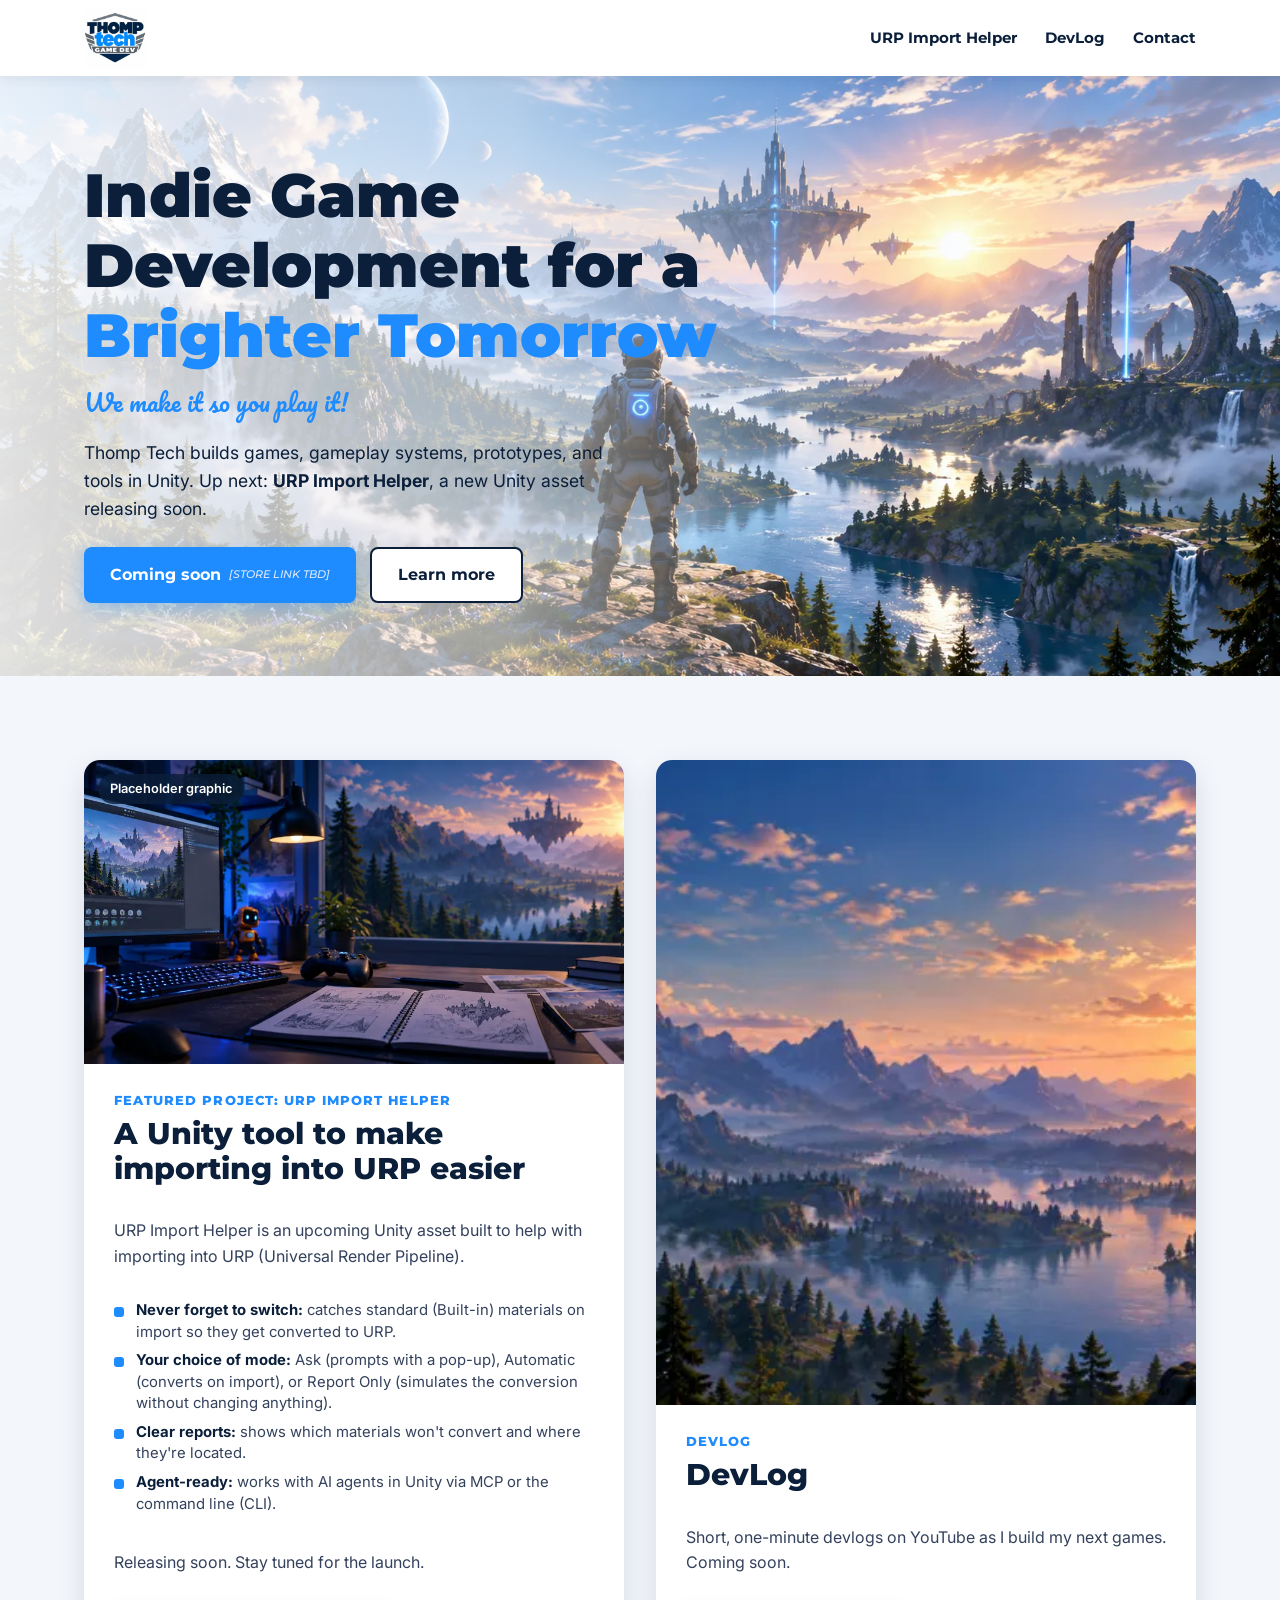
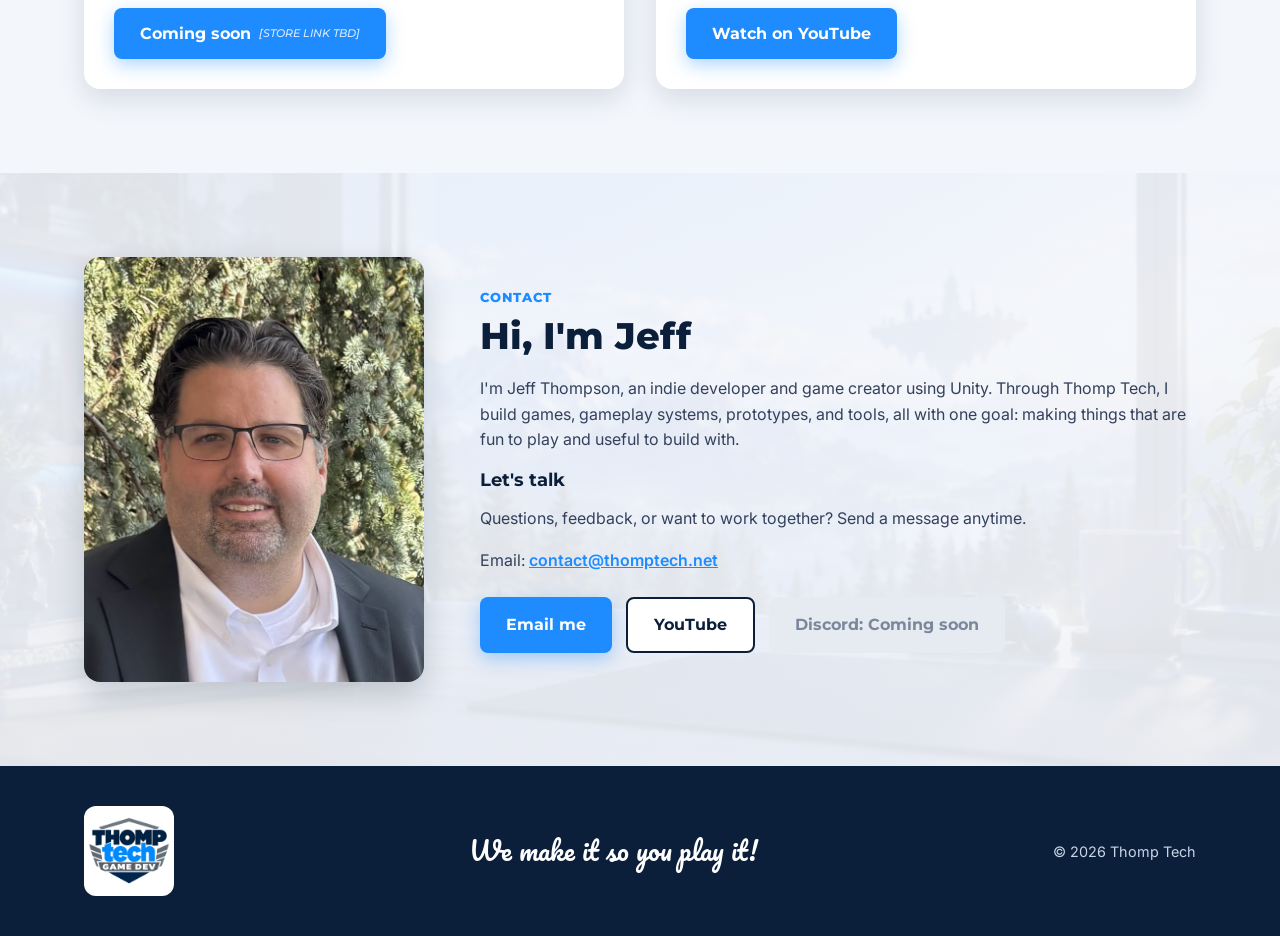
==== index.html @ 2ae3f192 "Launch Thomp Tech one-page site" ====
<!DOCTYPE html>
<html lang="en">
<head>
<meta charset="UTF-8"><meta name="viewport" content="width=device-width, initial-scale=1">
<title>Thomp Tech | Indie Game Development</title>
<meta name="description" content="Thomp Tech builds games, gameplay systems, prototypes, and tools in Unity. Up next: URP Import Helper.">
<link rel="icon" href="images/logo.webp">
<link rel="preconnect" href="https://fonts.googleapis.com"><link rel="preconnect" href="https://fonts.gstatic.com" crossorigin>
<link href="https://fonts.googleapis.com/css2?family=Montserrat:wght@600;700;800;900&family=Inter:wght@400;500;600&family=Pacifico&display=swap" rel="stylesheet">
<link rel="stylesheet" href="style.css">
</head>
<body>
<header class="site-header">
  <div class="wrap nav-row">
    <a href="#home" class="brand"><img src="images/logo.webp" alt="Thomp Tech Game Dev logo"></a>
    <nav><a href="#urp">URP Import Helper</a><a href="#devlog">DevLog</a><a href="#contact">Contact</a></nav>
  </div>
</header>

<section id="home" class="hero">
  <div class="wrap hero-inner">
    <h1>Indie Game Development for a <span>Brighter Tomorrow</span></h1>
    <p class="tagline">We make it so you play it!</p>
    <p class="lead">Thomp Tech builds games, gameplay systems, prototypes, and tools in Unity. Up next: <strong>URP Import Helper</strong>, a new Unity asset releasing soon.</p>
    <div class="btns">
      <a class="btn primary" href="#urp" title="Store link coming soon">Coming soon <span class="ph">[STORE LINK TBD]</span></a>
      <a class="btn outline" href="#devlog">Learn more</a>
    </div>
  </div>
</section>

<section class="section alt">
  <div class="wrap duo">
    <article id="urp" class="duo-card">
      <div class="duo-img"><img src="images/urp-placeholder.webp" alt="URP Import Helper placeholder graphic"><span class="badge">Placeholder graphic</span></div>
      <div class="duo-body">
        <p class="eyebrow">Featured Project: URP Import Helper</p>
        <h2>A Unity tool to make importing into URP easier</h2>
        <p>URP Import Helper is an upcoming Unity asset built to help with importing into URP (Universal Render Pipeline).</p>
        <ul class="features">
          <li><strong>Never forget to switch:</strong> catches standard (Built-in) materials on import so they get converted to URP.</li>
          <li><strong>Your choice of mode:</strong> Ask (prompts with a pop-up), Automatic (converts on import), or Report Only (simulates the conversion without changing anything).</li>
          <li><strong>Clear reports:</strong> shows which materials won't convert and where they're located.</li>
          <li><strong>Agent-ready:</strong> works with AI agents in Unity via MCP or the command line (CLI).</li>
        </ul>
        <p>Releasing soon. Stay tuned for the launch.</p>
        <div class="duo-btn"><a class="btn primary" href="#urp">Coming soon <span class="ph">[STORE LINK TBD]</span></a></div>
      </div>
    </article>
    <article id="devlog" class="duo-card">
      <div class="duo-img"><img src="images/panorama.webp" alt="Fantasy castle panorama"></div>
      <div class="duo-body">
        <p class="eyebrow">DevLog</p>
        <h2>DevLog</h2>
        <p>Short, one-minute devlogs on YouTube as I build my next games. Coming soon.</p>
        <div class="duo-btn"><a class="btn primary" href="https://www.youtube.com/@thomptechdotnet" target="_blank" rel="noopener">Watch on YouTube</a></div>
      </div>
    </article>
  </div>
</section>

<section id="contact" class="section contact">
  <div class="wrap about">
    <img class="headshot" src="images/jeff.jpg" alt="Jeff Thompson">
    <div>
      <p class="eyebrow">Contact</p>
      <h2>Hi, I'm Jeff</h2>
      <p>I'm Jeff Thompson, an indie developer and game creator using Unity. Through Thomp Tech, I build games, gameplay systems, prototypes, and tools, all with one goal: making things that are fun to play and useful to build with.</p>
      <h3>Let's talk</h3>
      <p>Questions, feedback, or want to work together? Send a message anytime.</p>
      <p class="email">Email: <a href="mailto:contact@thomptech.net">contact@thomptech.net</a></p>
      <div class="btns">
        <a class="btn primary" href="mailto:contact@thomptech.net">Email me</a>
        <a class="btn outline" href="https://www.youtube.com/@thomptechdotnet" target="_blank" rel="noopener">YouTube</a>
        <span class="btn disabled">Discord: Coming soon</span>
      </div>
    </div>
  </div>
</section>

<footer class="site-footer">
  <div class="wrap foot-row">
    <img src="images/logo-transparent.png" alt="Thomp Tech logo">
    <p class="script">We make it so you play it!</p>
    <p class="copy">&copy; 2026 Thomp Tech</p>
  </div>
</footer>
</body>
</html>
---- style.css ----
:root{--navy:#0B1F3A;--blue:#1E8BFF;--text:#33415c;--bg2:#f3f6fb}
*{box-sizing:border-box}html{scroll-behavior:smooth;scroll-padding-top:84px}
body{margin:0;font-family:Inter,system-ui,sans-serif;color:var(--text);line-height:1.6}
img{max-width:100%;display:block}
h1,h2,h3,.btn,nav a,.eyebrow{font-family:Montserrat,sans-serif}
h1,h2,h3{color:var(--navy);margin:.2em 0 .5em;line-height:1.15}
h2{font-size:clamp(1.6rem,3vw,2.3rem);font-weight:800}
h3{font-size:1.15rem;font-weight:700}
.wrap{max-width:1160px;margin:0 auto;padding:0 24px}
.site-header{position:sticky;top:0;z-index:10;background:#fff;box-shadow:0 2px 12px rgba(11,31,58,.08)}
.nav-row{display:flex;align-items:center;justify-content:space-between;height:76px}
.brand img{height:62px;width:auto}
nav{display:flex;gap:28px}
nav a{color:var(--navy);text-decoration:none;font-weight:700;font-size:.95rem}
nav a:hover{color:var(--blue)}
.hero{min-height:600px;display:flex;align-items:center;background:linear-gradient(90deg,rgba(255,255,255,.88) 0%,rgba(255,255,255,.6) 40%,rgba(255,255,255,0) 68%),url(images/hero.webp) center/cover}
.hero-inner{width:100%}
.hero h1{font-size:clamp(2.2rem,5vw,3.8rem);font-weight:900;max-width:640px;margin-bottom:.2em}
.hero h1 span{color:var(--blue)}
.tagline{font-family:Pacifico,cursive;color:var(--blue);font-size:1.5rem;margin:0 0 .6em}
.lead{max-width:520px;font-size:1.1rem;color:var(--navy)}
.btns{display:flex;gap:14px;flex-wrap:wrap;margin-top:24px}
.btn{display:inline-flex;align-items:center;gap:8px;padding:13px 26px;border-radius:8px;font-weight:700;text-decoration:none;font-size:1rem;transition:.2s}
.btn.primary{background:var(--blue);color:#fff;box-shadow:0 6px 18px rgba(30,139,255,.35)}
.btn.primary:hover{background:#0b74e5}
.btn.outline{background:#fff;color:var(--navy);border:2px solid var(--navy)}
.btn.outline:hover{border-color:var(--blue);color:var(--blue)}
.btn.disabled{background:#e6eaf1;color:#7b879b;cursor:default}
.btn .ph{font-size:.7rem;font-weight:500;opacity:.75}
.ph{font-style:italic;color:#8a96aa}
.ph-box{border:1px dashed #b8c3d6;border-radius:8px;padding:10px 18px;margin:16px 0;background:#fafcff}
.ph-box p,.ph-box ul{margin:.3em 0}
.section{padding:84px 0}.alt{background:var(--bg2)}
.eyebrow{color:var(--blue);font-weight:800;text-transform:uppercase;letter-spacing:.08em;font-size:.82rem;margin:0}
.center{text-align:center}
.featured{display:grid;grid-template-columns:1.1fr 1fr;gap:48px;align-items:center}
.feat-img{position:relative}
.feat-img img{border-radius:14px;box-shadow:0 12px 30px rgba(11,31,58,.18)}
.badge{position:absolute;top:14px;left:14px;background:rgba(11,31,58,.8);color:#fff;font-size:.8rem;padding:5px 12px;border-radius:20px;font-weight:600}
.cards{display:grid;grid-template-columns:repeat(3,1fr);gap:28px;margin-top:36px}
.card{background:#fff;border-radius:14px;overflow:hidden;box-shadow:0 8px 24px rgba(11,31,58,.1)}
.card img{aspect-ratio:16/10;object-fit:cover;width:100%}
.card-body{padding:20px 22px 24px}.card-body p{margin:0}
.past{text-align:center;margin-top:40px}.past p{margin:.3em 0}.muted{color:#8a96aa;font-style:italic}
.about{display:grid;grid-template-columns:340px 1fr;gap:56px;align-items:center}
.headshot{border-radius:16px;box-shadow:0 12px 30px rgba(11,31,58,.18);aspect-ratio:4/5;object-fit:cover;width:100%}
.contact{background:linear-gradient(rgba(243,246,251,.92),rgba(243,246,251,.92)),url(images/desk-window.webp) center/cover}
.contact-inner{max-width:720px}
.email a{color:var(--blue);font-weight:600}
.center-btns{justify-content:center}
.site-footer{background:var(--navy);color:#c9d4e6;padding:40px 0}
.foot-row{display:flex;align-items:center;justify-content:space-between;gap:24px;flex-wrap:wrap}
.foot-row img{height:90px;width:auto;background:#fff;border-radius:12px;padding:4px}
.script{font-family:Pacifico,cursive;color:#fff;font-size:1.6rem;margin:0}
.copy{margin:0;font-size:.9rem}
@media (max-width:900px){
 nav{gap:16px}nav a{font-size:.85rem}
 .featured,.about{grid-template-columns:1fr}
 .about .headshot{max-width:320px;margin:0 auto}
 .cards{grid-template-columns:1fr 1fr}
}
@media (max-width:640px){
 .nav-row{flex-direction:column;height:auto;padding:10px 16px;gap:6px}
 .brand img{height:48px}
 nav{flex-wrap:wrap;justify-content:center;gap:6px 14px}
 html{scroll-padding-top:120px}
 .hero{min-height:520px;background:linear-gradient(rgba(255,255,255,.82),rgba(255,255,255,.55)),url(images/hero.webp) 70% center/cover}
 .cards{grid-template-columns:1fr}
 .section{padding:60px 0}
 .foot-row{flex-direction:column;text-align:center}
}
.btn.primary .ph{color:#dbeaff;opacity:1}
.devlog .muted{font-size:1.15rem}@media(max-width:640px){.nav-row{flex-direction:column}}
.duo{display:grid;grid-template-columns:1fr 1fr;gap:32px;align-items:stretch}
.duo-card{background:#fff;border-radius:16px;overflow:hidden;box-shadow:0 10px 28px rgba(11,31,58,.12);display:flex;flex-direction:column}
.duo-img{position:relative}.duo-img img{width:100%;aspect-ratio:16/9;object-fit:cover}
.duo-body{padding:26px 30px 30px;display:flex;flex-direction:column;flex:1}
.duo-body h2{font-size:clamp(1.4rem,2.4vw,1.9rem)}
.duo-btn{margin-top:auto;padding-top:16px}
@media(max-width:800px){.duo{grid-template-columns:1fr}}
.features{list-style:none;padding:0;margin:8px 0 12px;font-size:.93rem}
.features li{position:relative;padding-left:22px;margin:7px 0;line-height:1.45}
.features li::before{content:"";position:absolute;left:0;top:.45em;width:10px;height:10px;border-radius:3px;background:var(--blue)}
.features strong{color:var(--navy)}
@media(min-width:801px){#devlog .duo-img{flex:1;min-height:0}#devlog .duo-img img{height:100%;aspect-ratio:auto}#devlog .duo-body{flex:0 0 auto}}
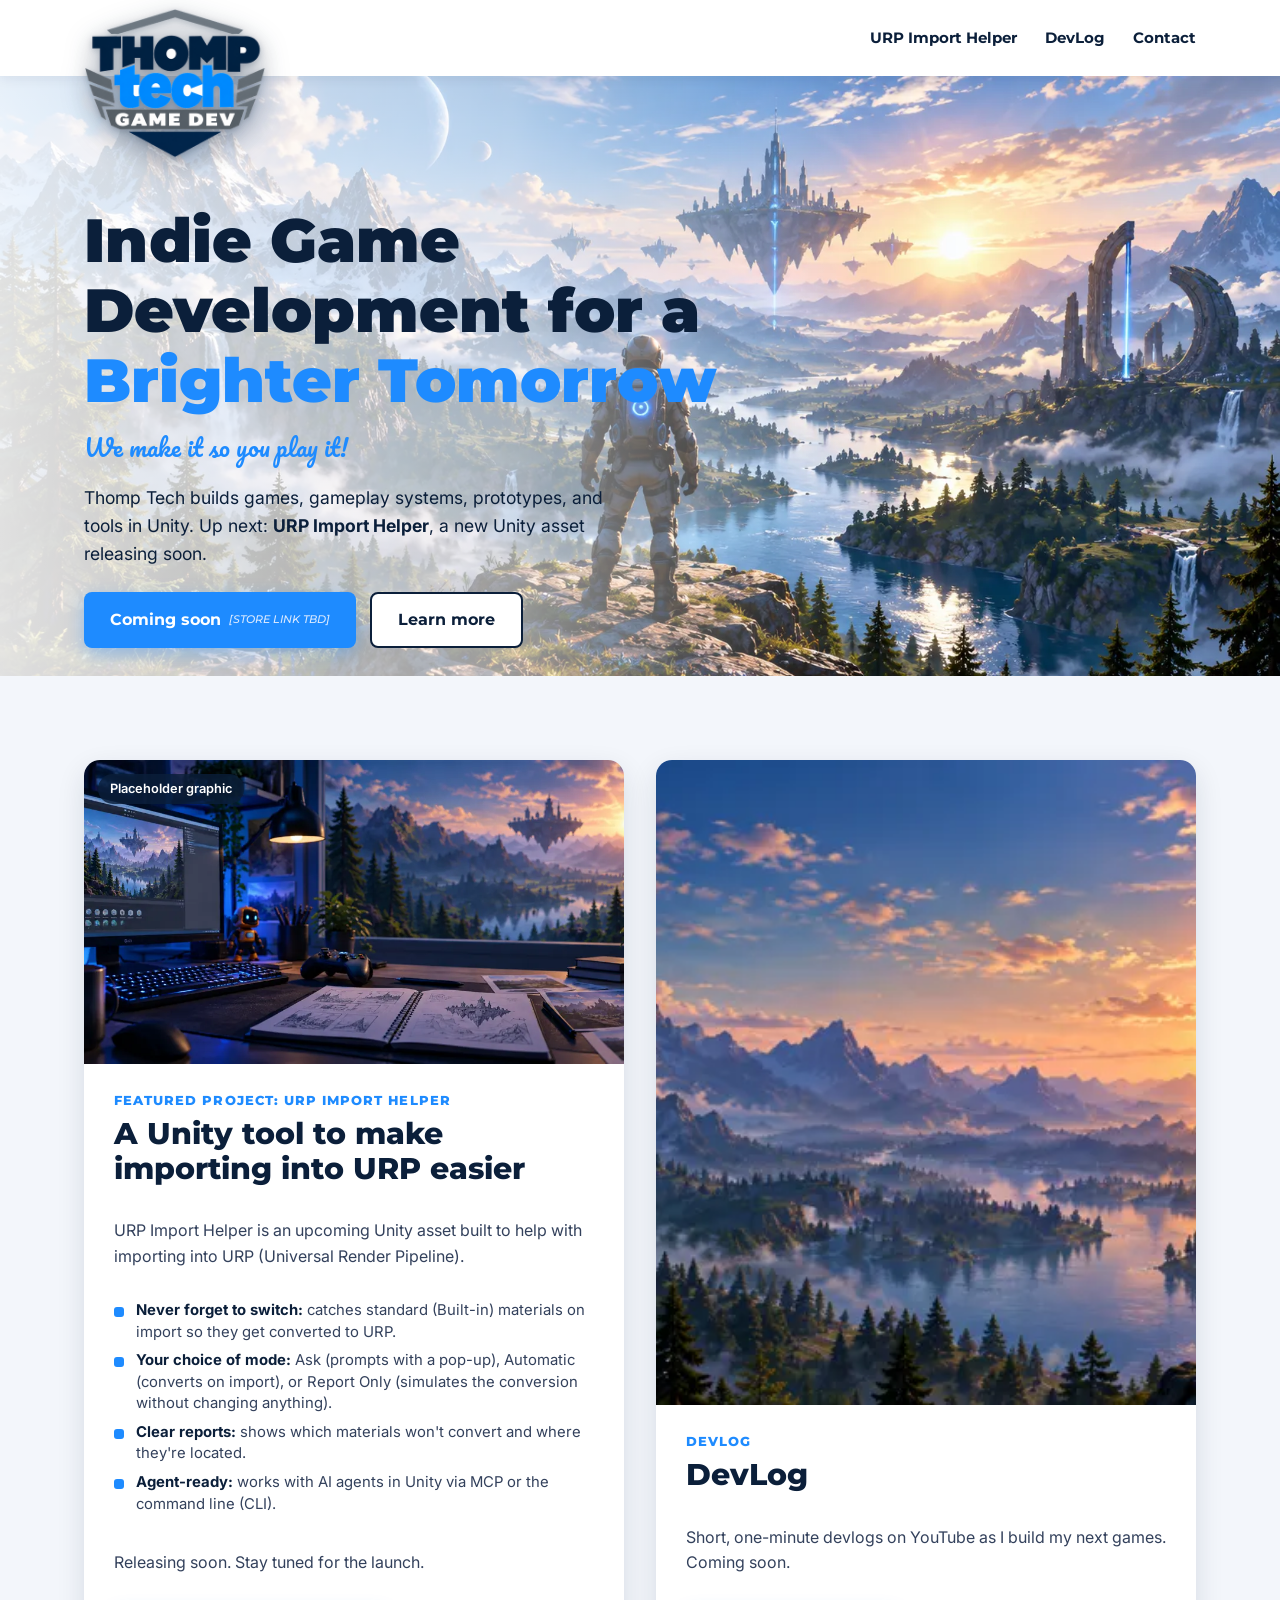
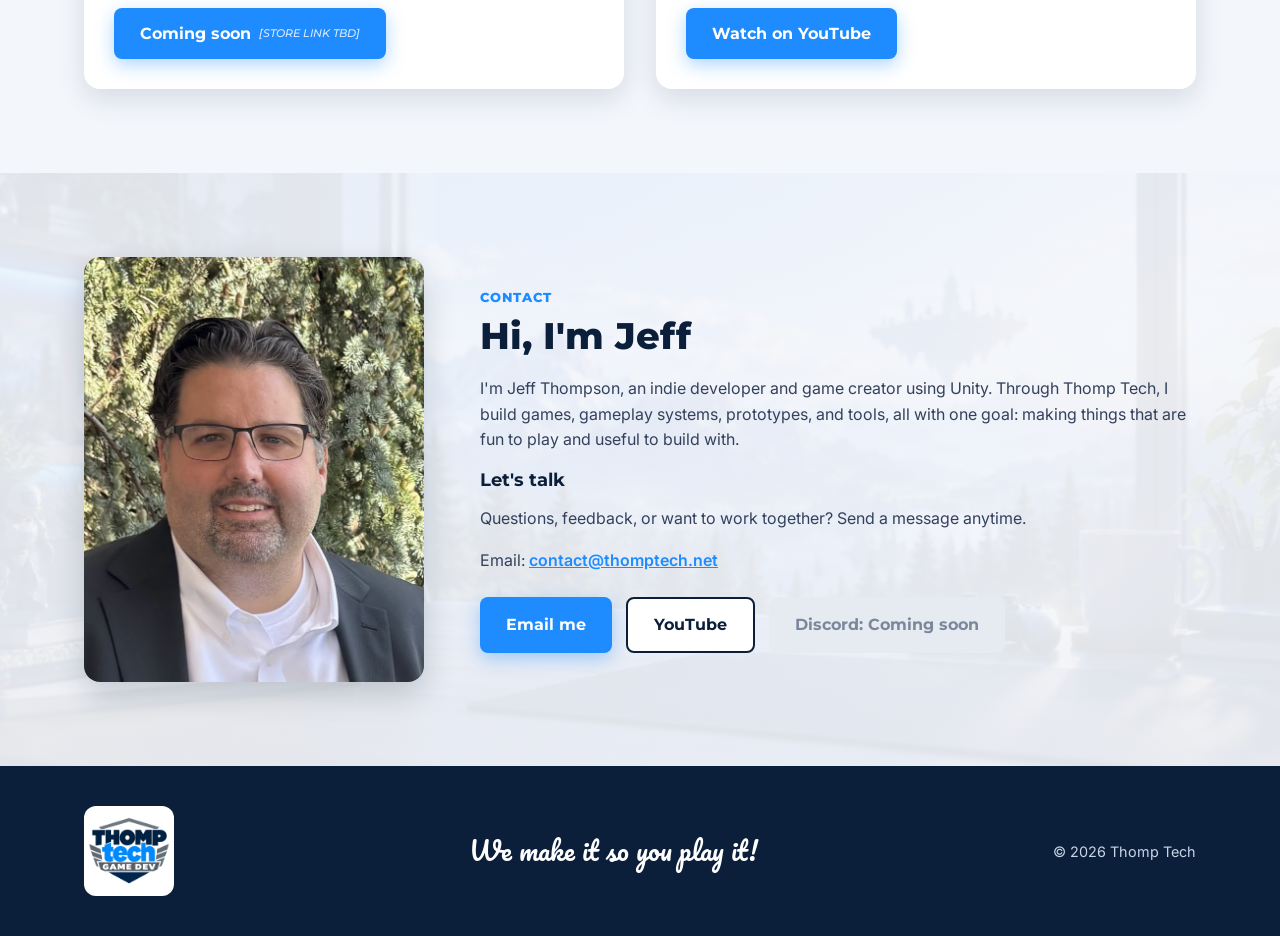
==== commit 4dbdcc07: "Bigger floating header logo with drop shadow, shrink on scroll" ====
--- a/index.html
+++ b/index.html
@@ -8,11 +8,14 @@
 <link rel="preconnect" href="https://fonts.googleapis.com"><link rel="preconnect" href="https://fonts.gstatic.com" crossorigin>
 <link href="https://fonts.googleapis.com/css2?family=Montserrat:wght@600;700;800;900&family=Inter:wght@400;500;600&family=Pacifico&display=swap" rel="stylesheet">
 <link rel="stylesheet" href="style.css">
+  <link rel="icon" href="favicon.ico" sizes="any">
+  <link rel="icon" type="image/png" href="favicon-32.png">
+  <link rel="apple-touch-icon" href="apple-touch-icon.png">
 </head>
 <body>
 <header class="site-header">
   <div class="wrap nav-row">
-    <a href="#home" class="brand"><img src="images/logo.webp" alt="Thomp Tech Game Dev logo"></a>
+    <a href="#home" class="brand"><img src="images/logo-float.png" alt="Thomp Tech Game Dev logo"></a>
     <nav><a href="#urp">URP Import Helper</a><a href="#devlog">DevLog</a><a href="#contact">Contact</a></nav>
   </div>
 </header>
@@ -85,5 +88,6 @@
     <p class="copy">&copy; 2026 Thomp Tech</p>
   </div>
 </footer>
+<script>(()=>{const h=document.querySelector(".site-header"),f=()=>h.classList.toggle("scrolled",scrollY>40);addEventListener("scroll",f,{passive:true});f()})();</script>
 </body>
 </html>
--- a/style.css
+++ b/style.css
@@ -83,3 +83,18 @@
 .features li::before{content:"";position:absolute;left:0;top:.45em;width:10px;height:10px;border-radius:3px;background:var(--blue)}
 .features strong{color:var(--navy)}
 @media(min-width:801px){#devlog .duo-img{flex:1;min-height:0}#devlog .duo-img img{height:100%;aspect-ratio:auto}#devlog .duo-body{flex:0 0 auto}}
+/* floating logo */
+.nav-row{position:relative;justify-content:flex-end}
+.brand{position:absolute;left:24px;top:8px;z-index:20;transition:transform .3s ease}
+.brand img{height:150px;width:auto;filter:drop-shadow(0 8px 14px rgba(11,31,58,.35)) drop-shadow(0 2px 3px rgba(11,31,58,.25));transition:height .3s ease}
+.site-header.scrolled .brand img{height:64px}
+.hero-inner{padding-top:90px}
+@media(max-width:640px){
+ .nav-row{flex-direction:row;height:64px;padding:0 12px 0 104px;justify-content:flex-end}
+ .brand{left:12px;top:6px}
+ .brand img{height:80px}
+ .site-header.scrolled .brand img{height:52px}
+ nav{gap:4px 12px;justify-content:flex-end}nav a{font-size:.8rem}
+ html{scroll-padding-top:72px}
+ .hero-inner{padding-top:50px}
+}
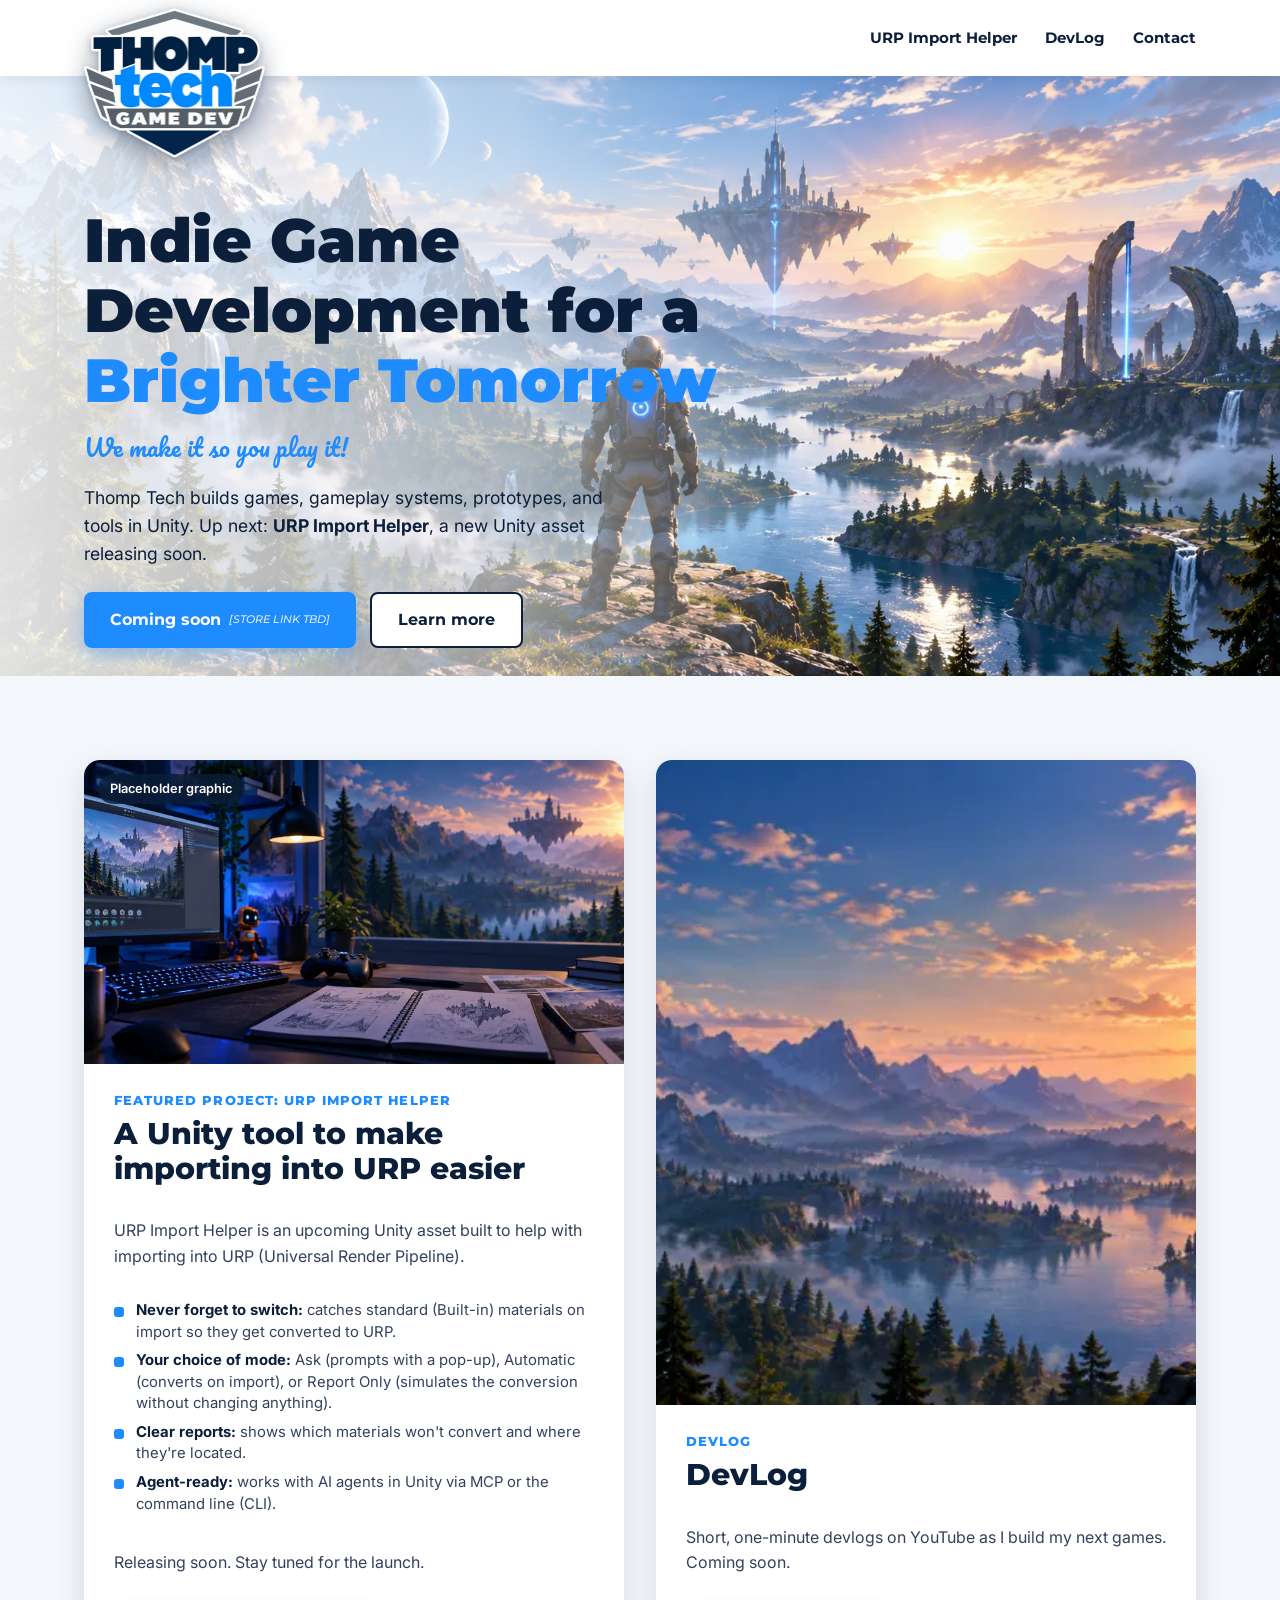
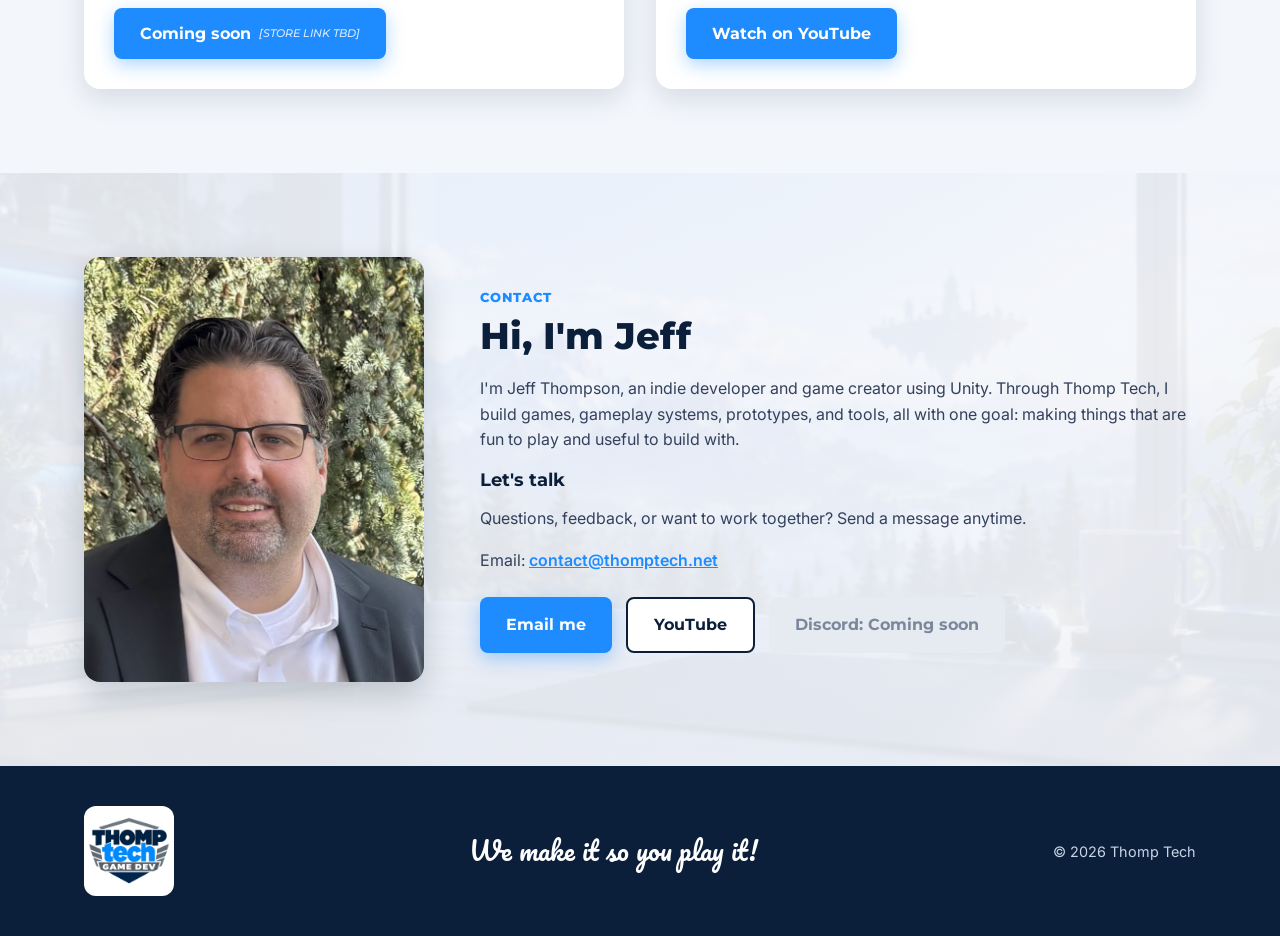
==== commit 02ade174: "Floating logo: keep white inside silhouette, sticker border" ====
--- a/index.html
+++ b/index.html
@@ -15,7 +15,7 @@
 <body>
 <header class="site-header">
   <div class="wrap nav-row">
-    <a href="#home" class="brand"><img src="images/logo-float.png" alt="Thomp Tech Game Dev logo"></a>
+    <a href="#home" class="brand"><img src="images/logo-float.png?v=2" alt="Thomp Tech Game Dev logo"></a>
     <nav><a href="#urp">URP Import Helper</a><a href="#devlog">DevLog</a><a href="#contact">Contact</a></nav>
   </div>
 </header>
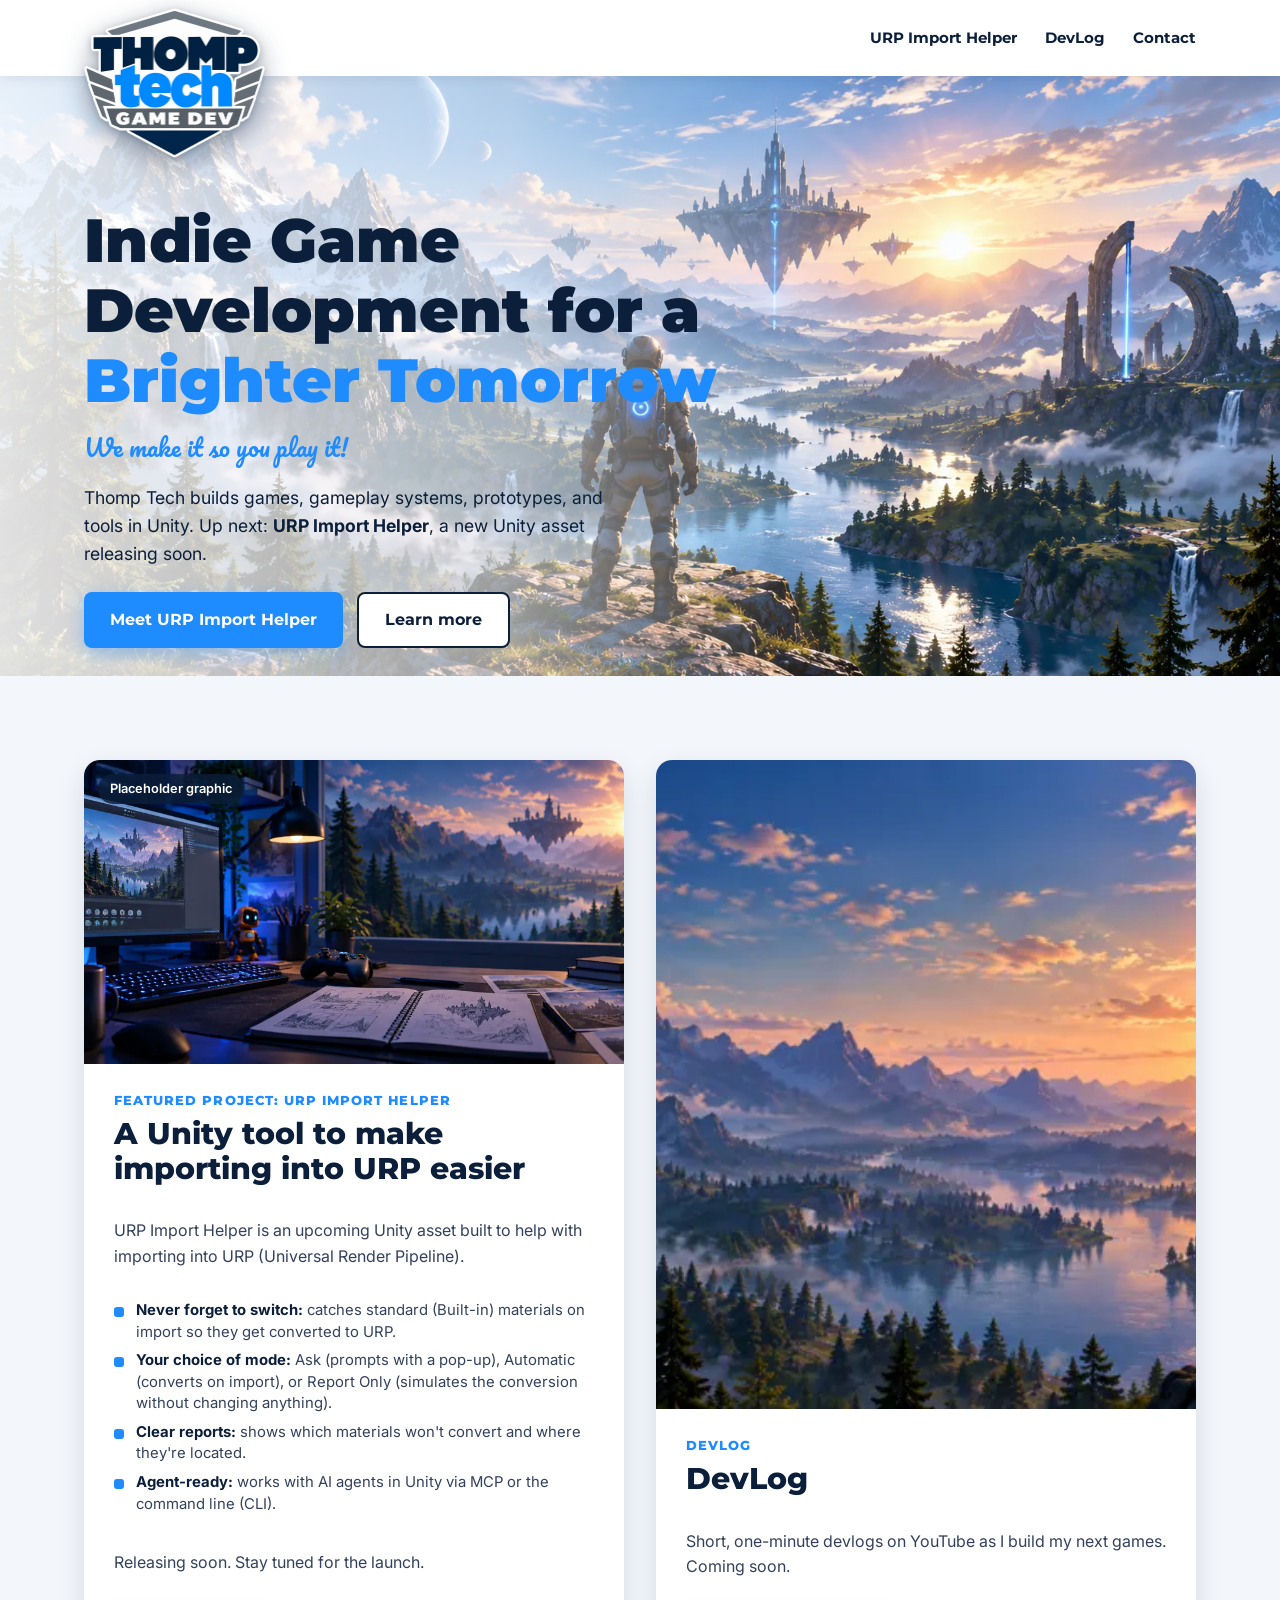
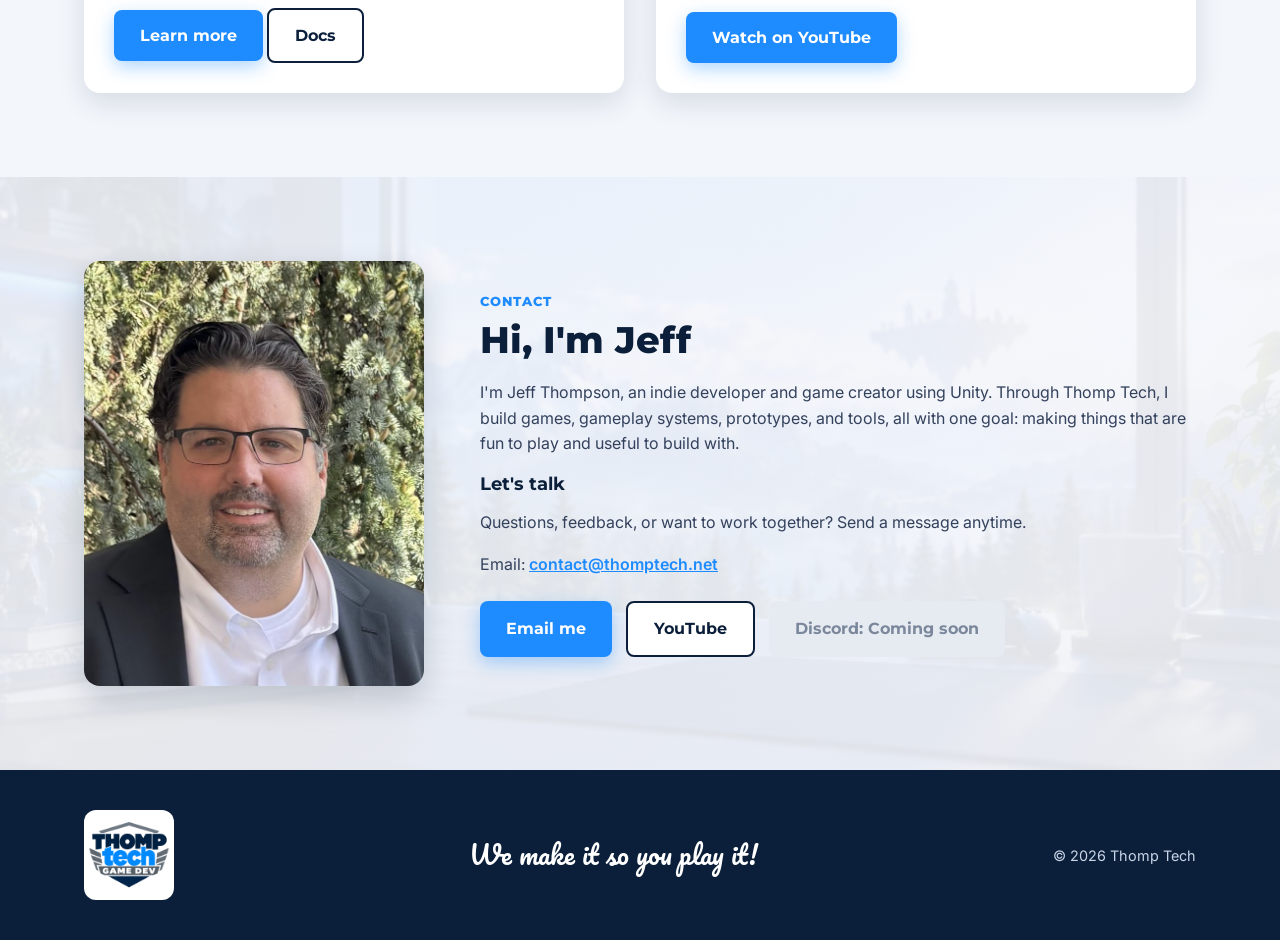
==== commit 737d11f4: "Add URP Import Helper product page and docs" ====
--- a/index.html
+++ b/index.html
@@ -16,7 +16,7 @@
 <header class="site-header">
   <div class="wrap nav-row">
     <a href="#home" class="brand"><img src="images/logo-float.png?v=2" alt="Thomp Tech Game Dev logo"></a>
-    <nav><a href="#urp">URP Import Helper</a><a href="#devlog">DevLog</a><a href="#contact">Contact</a></nav>
+    <nav><a href="/urp-import-helper/">URP Import Helper</a><a href="#devlog">DevLog</a><a href="#contact">Contact</a></nav>
   </div>
 </header>
 
@@ -26,7 +26,7 @@
     <p class="tagline">We make it so you play it!</p>
     <p class="lead">Thomp Tech builds games, gameplay systems, prototypes, and tools in Unity. Up next: <strong>URP Import Helper</strong>, a new Unity asset releasing soon.</p>
     <div class="btns">
-      <a class="btn primary" href="#urp" title="Store link coming soon">Coming soon <span class="ph">[STORE LINK TBD]</span></a>
+      <a class="btn primary" href="/urp-import-helper/">Meet URP Import Helper</a>
       <a class="btn outline" href="#devlog">Learn more</a>
     </div>
   </div>
@@ -47,7 +47,7 @@
           <li><strong>Agent-ready:</strong> works with AI agents in Unity via MCP or the command line (CLI).</li>
         </ul>
         <p>Releasing soon. Stay tuned for the launch.</p>
-        <div class="duo-btn"><a class="btn primary" href="#urp">Coming soon <span class="ph">[STORE LINK TBD]</span></a></div>
+        <div class="duo-btn"><a class="btn primary" href="/urp-import-helper/">Learn more</a> <a class="btn outline" href="/urp-import-helper/docs/">Docs</a></div>
       </div>
     </article>
     <article id="devlog" class="duo-card">
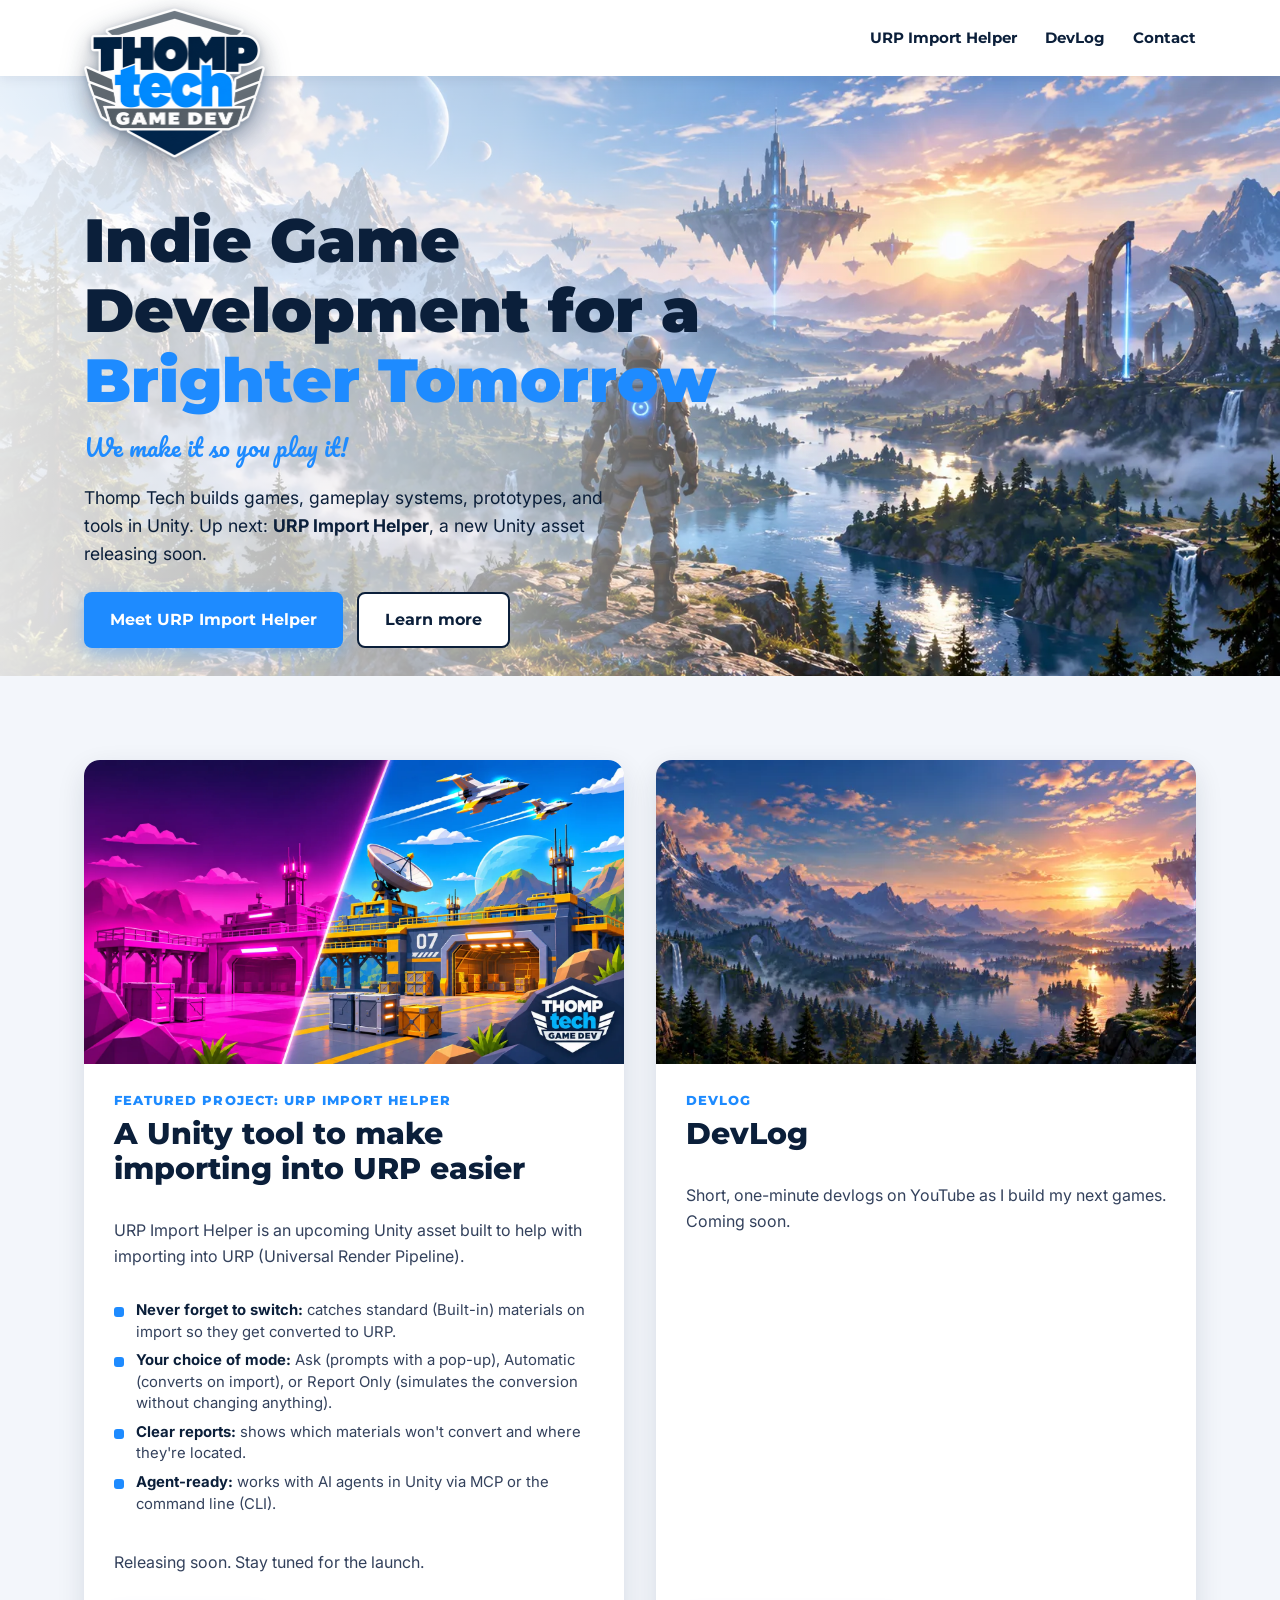
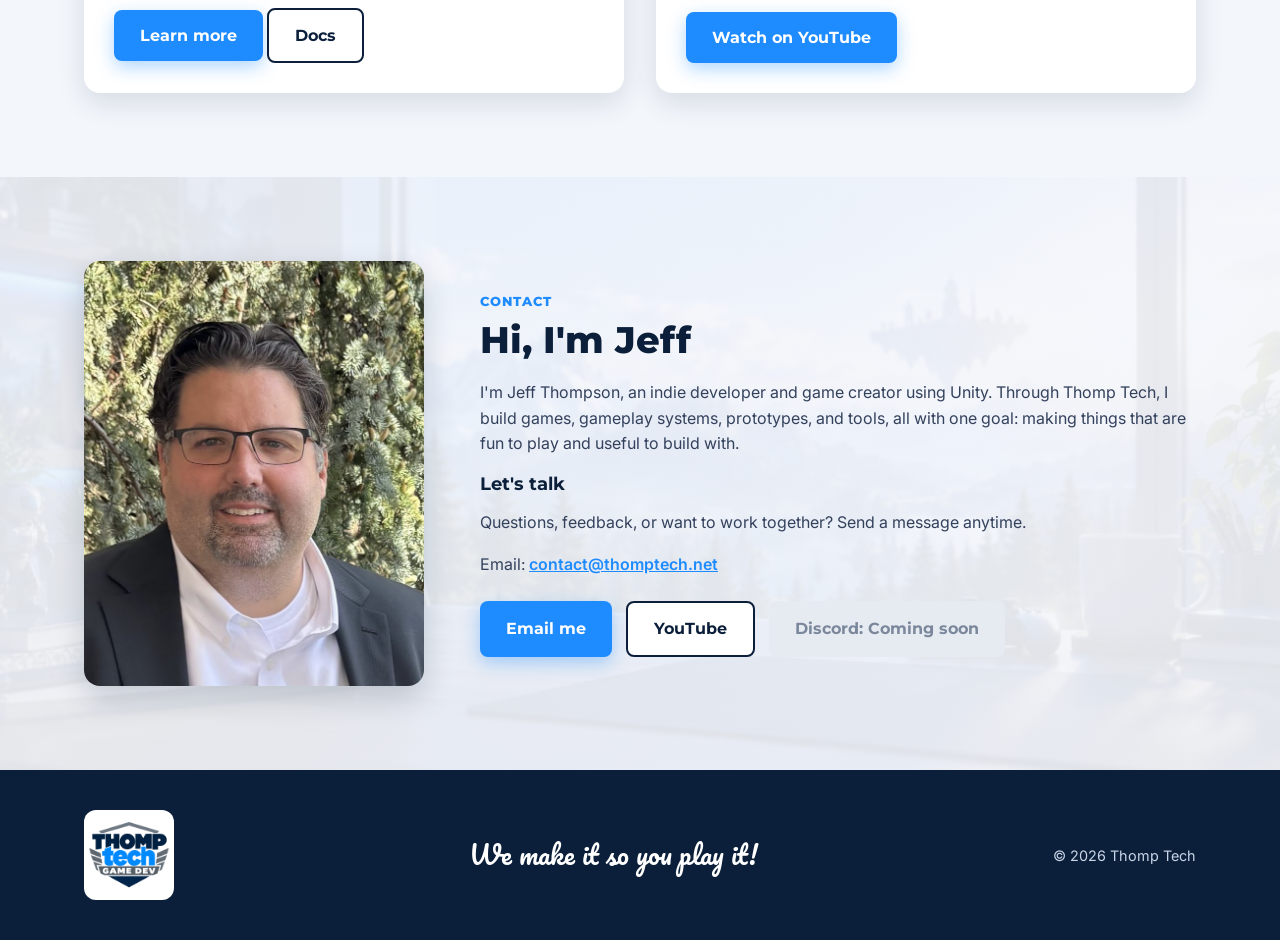
==== commit 14949bf0: "URPIH hero image on home card and product page; 16:9 card images" ====
--- a/index.html
+++ b/index.html
@@ -35,7 +35,7 @@
 <section class="section alt">
   <div class="wrap duo">
     <article id="urp" class="duo-card">
-      <div class="duo-img"><img src="images/urp-placeholder.webp" alt="URP Import Helper placeholder graphic"><span class="badge">Placeholder graphic</span></div>
+      <div class="duo-img"><img src="images/urpih-hero.webp" alt="Hangar scene split in two: broken pink Built-in materials on the left, the same models converted to URP on the right" loading="lazy"></div>
       <div class="duo-body">
         <p class="eyebrow">Featured Project: URP Import Helper</p>
         <h2>A Unity tool to make importing into URP easier</h2>
--- a/style.css
+++ b/style.css
@@ -82,7 +82,7 @@
 .features li{position:relative;padding-left:22px;margin:7px 0;line-height:1.45}
 .features li::before{content:"";position:absolute;left:0;top:.45em;width:10px;height:10px;border-radius:3px;background:var(--blue)}
 .features strong{color:var(--navy)}
-@media(min-width:801px){#devlog .duo-img{flex:1;min-height:0}#devlog .duo-img img{height:100%;aspect-ratio:auto}#devlog .duo-body{flex:0 0 auto}}
+#devlog .duo-img img{display:block;height:auto;aspect-ratio:16/9;object-fit:cover}
 /* floating logo */
 .nav-row{position:relative;justify-content:flex-end}
 .brand{position:absolute;left:24px;top:8px;z-index:20;transition:transform .3s ease}
